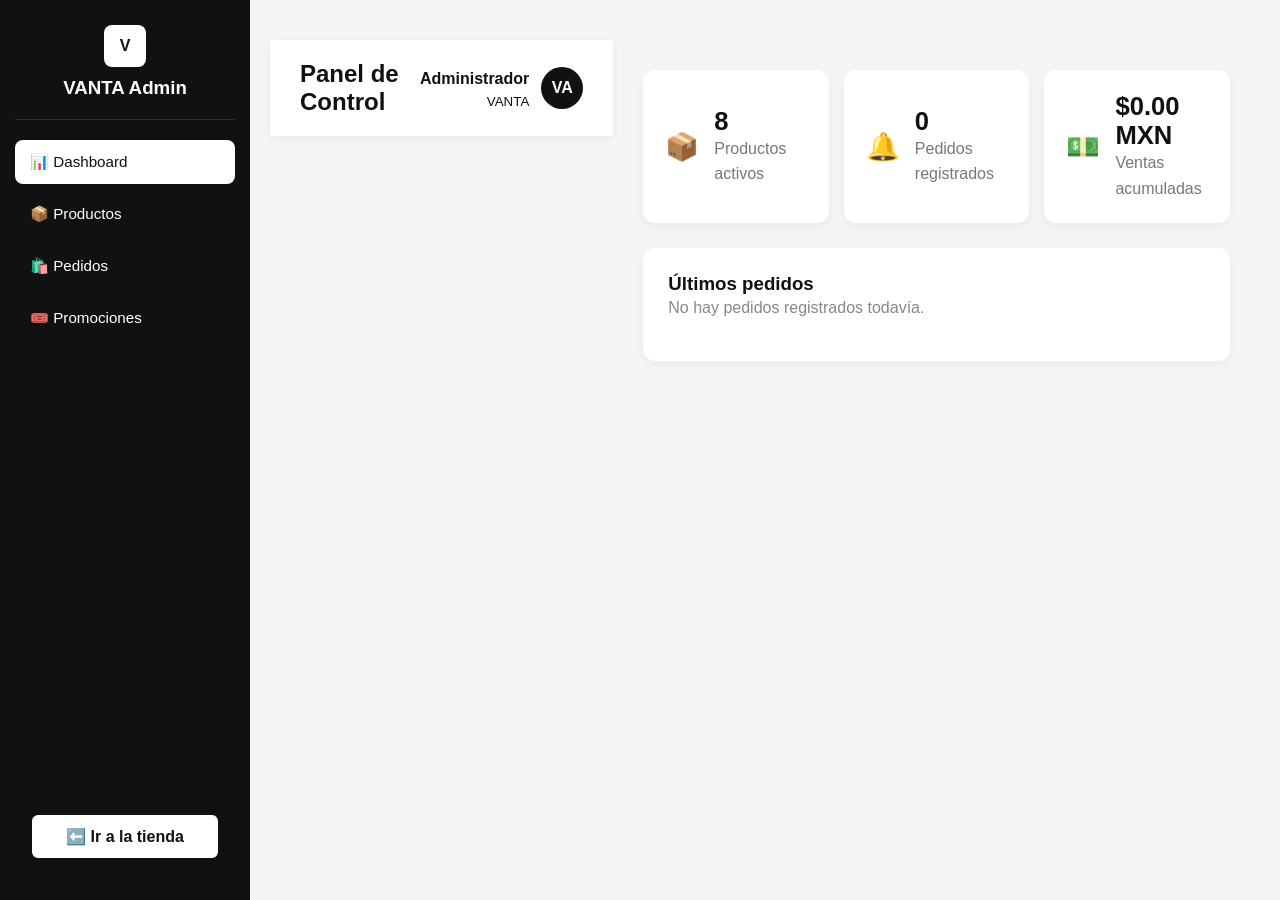
==== admin.html @ 60897acd "Cambios U2" ====
<!DOCTYPE html><html lang="es"><head><meta charset="UTF-8"><meta name="viewport" content="width=device-width, initial-scale=1.0"><title>Panel administrador | VANTA</title><link rel="stylesheet" href="css/style.css"></head><body style="background:#f5f5f5"><div class="admin-layout"><aside class="admin-sidebar"><div class="admin-sidebar-header"><div class="logo-mark" style="margin:auto">V</div><h3 style="margin-top:10px;color:#fff">VANTA Admin</h3></div><div class="admin-menu"><button class="activo" onclick="navegarAdmin('dashboard',this)">📊 Dashboard</button><button onclick="navegarAdmin('productos',this)">📦 Productos</button><button onclick="mostrarAlerta('La sección de pedidos puede conectarse a las órdenes registradas.','🛍️ Pedidos')">🛍️ Pedidos</button><button onclick="mostrarAlerta('La gestión de promociones queda disponible para una siguiente integración.','🎟️ Promociones')">🎟️ Promociones</button></div><div style="margin-top:auto;padding:15px"><a class="btn btn-secundario" style="width:100%;text-align:center" href="inicio.html">⬅️ Ir a la tienda</a></div></aside><main class="admin-content"><header class="admin-topbar"><h2 style="margin:0">Panel de Control</h2><div class="admin-topbar-perfil"><div style="text-align:right"><p style="margin:0;font-weight:bold">Administrador</p><small>VANTA</small></div><div class="perfil-avatar">VA</div></div></header><div class="admin-main-area"><section id="sec-dashboard" class="admin-section"><div class="admin-stats"><div class="stat-card"><div class="stat-icon">📦</div><div class="stat-info"><h3 id="stat-productos">0</h3><p>Productos activos</p></div></div><div class="stat-card"><div class="stat-icon">🔔</div><div class="stat-info"><h3 id="stat-pedidos">0</h3><p>Pedidos registrados</p></div></div><div class="stat-card"><div class="stat-icon">💵</div><div class="stat-info"><h3 id="stat-ventas">$0.00</h3><p>Ventas acumuladas</p></div></div></div><div class="tabla-contenedor"><h3>Últimos pedidos</h3><div id="admin-ultimos-pedidos"><p style="color:#888">No hay pedidos registrados todavía.</p></div></div></section><section id="sec-productos" class="admin-section" style="display:none"><div class="tabla-contenedor" style="overflow:auto"><div style="display:flex;justify-content:space-between;align-items:center;gap:15px;margin-bottom:20px;flex-wrap:wrap"><h2 style="margin:0">Catálogo de productos</h2><button class="btn" onclick="abrirModalProducto('nuevo')">+ Nuevo producto</button></div><table class="admin-tabla" style="min-width:750px"><thead><tr><th>Vista</th><th>Detalles</th><th>Categoría</th><th>Estado</th><th>Precio</th><th>Acciones</th></tr></thead><tbody id="admin-productos"></tbody></table></div></section></div></main></div><div id="modalFormProducto" class="modal-overlay"><div class="modal-box admin-modal-form"><h2 id="modalFormTitulo">Nuevo producto</h2><form id="formProductoAdmin"><label>Nombre del producto</label><input id="admin-prod-nombre" required><label>Precio</label><input id="admin-prod-precio" type="number" min="0" step="0.01" required><label>Categoría</label><select id="admin-prod-categoria"><option value="playeras">Playeras</option><option value="sudaderas">Sudaderas</option><option value="pantalones">Pantalones</option><option value="accesorios">Accesorios</option></select><label>Descripción</label><textarea id="admin-prod-desc" rows="3"></textarea><label>Visual / símbolo</label><input id="admin-prod-visual" placeholder="✦"><label>Estilo visual</label><select id="admin-prod-clase"><option value="">Gris</option><option value="oscuro">Oscuro</option><option value="claro">Claro</option></select><div style="display:flex;gap:10px;justify-content:flex-end;margin-top:20px"><button type="button" class="btn btn-secundario" onclick="cerrarModalProducto()">Cancelar</button><button class="btn">Guardar cambios</button></div></form></div></div><div id="customAlert" class="modal-overlay"><div class="modal-box"><h3 id="alertTitulo">Aviso</h3><p id="alertMensaje">Mensaje</p><div id="alertBotones"><button class="btn" onclick="cerrarAlerta()">Aceptar</button></div></div></div><script src="js/app.js"></script><script>document.addEventListener('DOMContentLoaded',()=>{const os=document.getElementById('admin-ultimos-pedidos'),o=JSON.parse(localStorage.getItem('vantaOrders')||'[]');if(o.length)os.innerHTML=o.slice(0,5).map(x=>`<div class="fila" style="padding:10px 0;border-bottom:1px solid #eee"><strong>${x.id}</strong> · ${x.fecha} · ${money(x.total)}</div>`).join('')});</script></body></html>
---- css/style.css ----
/* Paleta de colores */
:root {
    --color-principal: #111111;
    --color-fondo: #ffffff;
    --blanco-transparente: rgba(255, 255, 255, 0.95);
    --texto-oscuro: #333333;
}

* {
    box-sizing: border-box;
    margin: 0;
    padding: 0;
    font-family: 'Segoe UI', Tahoma, Geneva, Verdana, sans-serif;
}

body {
    background-color: var(--color-fondo);
    color: var(--texto-oscuro);
    min-height: 100vh;
    display: flex;
    flex-direction: column;
}

/* Navegación */
nav {
    background-color: var(--color-principal);
    padding: 15px 30px;
    display: flex;
    justify-content: space-between;
    align-items: center;
    box-shadow: 0 4px 6px rgba(0,0,0,0.1);
}

.logo-container {
    display: flex;
    align-items: center;
    gap: 10px;
    font-weight: bold;
    font-size: 1.5rem;
    color: white;
    text-decoration: none;
}

.logo-container img {
    height: 50px;
    background-color: var(--color-fondo);
    border-radius: 5px;
    padding: 2px;
}

nav ul {
    list-style: none;
    display: flex;
    gap: 20px;
}

nav ul li a {
    color: white;
    text-decoration: none;
    font-weight: bold;
    transition: opacity 0.3s;
}

nav ul li a:hover { opacity: 0.8; }

/* Contenedor Principal */
main {
    flex: 1;
    padding: 40px 20px;
    display: flex;
    justify-content: center;
    align-items: flex-start;
}

.tarjeta-seccion {
    background-color: var(--blanco-transparente);
    padding: 40px;
    border-radius: 15px;
    width: 100%;
    max-width: 800px;
    box-shadow: 0 10px 20px rgba(0,0,0,0.05);
    text-align: center;
    animation: fadeIn 0.4s ease-in-out;
}

@keyframes fadeIn {
    from { opacity: 0; transform: translateY(10px); }
    to { opacity: 1; transform: translateY(0); }
}

h1, h2 { 
    color: var(--color-principal); 
    margin-bottom: 20px; 
}
p { 
    line-height: 1.6; 
    margin-bottom: 15px; 
}

/* Botones y Formularios */
.btn {
    background-color: var(--color-principal);
    color: white;
    border: none;
    padding: 12px 25px;
    font-size: 1rem;
    border-radius: 8px;
    cursor: pointer;
    font-weight: bold;
    text-decoration: none;
    display: inline-block;
    transition: transform 0.2s;
    margin-top: 10px;
}
.btn:hover { transform: scale(1.05); }
.btn-secundario {
    background-color: transparent;
    color: var(--color-principal);
    border: 2px solid var(--color-principal);
}

form { 
    display: flex; 
    flex-direction: column; 
    gap: 15px; 
    max-width: 400px; 
    margin: 0 auto; 
}
input, textarea { 
    padding: 12px; 
    border: 1px solid #ccc; 
    border-radius: 8px; 
    font-size: 1rem; 
}

/* Catálogo Grid */
.grid-catalogo {
    display: grid;
    grid-template-columns: repeat(auto-fill, minmax(220px, 1fr));
    gap: 20px;
    margin-top: 20px;
    text-align: left;
}
.producto-card { 
    background: white; 
    padding: 15px;
    border-radius: 10px; 
    box-shadow: 0 2px 5px rgba(0,0,0,0.1); 
    text-align: center; 
}
.producto-card .producto-visual { position: relative; overflow: hidden; }
.producto-oferta {
    position: absolute;
    top: 10px;
    right: 10px;
    background: #ff9800;
    color: #fff;
    padding: 8px 13px;
    border-radius: 8px;
    font-size: .9rem;
    font-weight: 800;
    line-height: 1;
    z-index: 2;
    box-shadow: 0 2px 6px rgba(0,0,0,.15);
}
.producto-card img { 
    width: 100%;
    height: 180px; 
    object-fit: cover; 
    border-radius: 8px; 
    margin-bottom: 10px; 
}

/* Alertas Modal */
.modal-overlay { 
    display: none; 
    position: fixed; 
    top: 0; 
    left: 0; 
    width: 100%; 
    height: 100%; 
    background: rgba(0,0,0,0.6); 
    justify-content: center; 
    align-items: center; 
    z-index: 1000; 
}
.modal-box { 
    background: white; 
    padding: 30px; 
    border-radius: 12px; 
    text-align: center; 
    min-width: 300px; 
    box-shadow: 0 15px 30px rgba(0,0,0,0.2); 
}

/* --- Estilos para el pie de [agina --- */
footer {
    background-color: var(--color-principal);
    color: white;
    padding: 30px 20px 10px; /* Arriba, lados, abajo */
    margin-top: auto; /* Esto empuja el footer siempre al fondo de la pantalla */
    box-shadow: 0 -4px 6px rgba(0,0,0,0.1);
}

.footer-contenido {
    display: flex;
    justify-content: space-around;
    flex-wrap: wrap; 
    gap: 20px;
    max-width: 1000px;
    margin: 0 auto;
    text-align: left;
}

.footer-seccion h3 {
    color: var(--color-fondo); 
    margin-bottom: 15px;
    font-size: 1.2rem;
}

.footer-seccion p, 
.footer-seccion a {
    color: white;
    text-decoration: none;
    font-size: 0.95rem;
    margin-bottom: 8px;
    display: block;
    transition: opacity 0.3s;
}

.footer-seccion a:hover {
    opacity: 0.7;
    text-decoration: underline;
}

.footer-bottom {
    margin-top: 30px;
    padding-top: 15px;
    border-top: 1px solid rgba(255, 255, 255, 0.3);
    text-align: center;
    font-size: 0.85rem;
}

/* --- Layout Catálogo con Sidebar --- */
.contenedor-catalogo {
    display: flex;
    gap: 30px;
    max-width: 1100px;
    width: 100%;
    margin: 40px auto;
    padding: 0 20px;
    align-items: flex-start;
}

/* Sidebar (Izquierda) */
.sidebar-categorias {
    background-color: var(--blanco-transparente);
    padding: 20px;
    border-radius: 15px;
    min-width: 260px;
    box-shadow: 0 10px 20px rgba(0,0,0,0.05);
}

.sidebar-categorias h3 {
    color: var(--color-principal);
    margin-bottom: 15px;
    border-bottom: 2px solid var(--color-fondo);
    padding-bottom: 10px;
}

.lista-categorias {
    list-style: none;
    display: flex;
    flex-direction: column;
    gap: 10px;
}

.categoria-btn {
    background: transparent;
    border: none;
    text-align: left;
    padding: 12px;
    border-radius: 8px;
    cursor: pointer;
    transition: background 0.3s, transform 0.2s;
    display: flex;
    flex-direction: column;
    width: 100%;
}

.categoria-btn:hover, 
.categoria-btn.activa {
    background-color: var(--color-fondo);
    transform: translateX(5px);
}

.cat-titulo {
    font-weight: bold;
    font-size: 1.05rem;
    color: var(--texto-oscuro);
}

.cat-desc {
    font-size: 0.8rem;
    color: #444;
    margin-top: 4px;
}

/* Área de Productos (Derecha) */
.productos-area {
    flex: 1;
    background-color: var(--blanco-transparente);
    padding: 30px;
    border-radius: 15px;
    box-shadow: 0 10px 20px rgba(0,0,0,0.05);
}

/* Ajuste Responsivo (Celulares) */
@media (max-width: 768px) {
    .contenedor-catalogo {
        flex-direction: column;
    }
    .sidebar-categorias {
        width: 100%;
    }
}
/* ===== ADAPTACIÓN VANTA: conserva el estilo visual del proyecto de referencia ===== */
:root{--color-principal:#111111;--color-fondo:#ffffff;--blanco-transparente:rgba(255,255,255,.96);--texto-oscuro:#111111}
body{background:var(--color-fondo)}
.logo-container{letter-spacing:.5px}.logo-mark,.vanta-logo-big span,.avatar-vanta{display:grid;place-items:center;background:var(--color-principal);color:#fff;width:42px;height:42px;border-radius:8px;font-weight:900}.logo-container{gap:10px}.landing-main{min-height:100vh;display:flex;align-items:center;justify-content:center;padding:20px;background:linear-gradient(rgba(21,21,21,.82),rgba(21,21,21,.92))}.landing-card{max-width:520px;padding:50px 35px}.vanta-logo-big{display:flex;align-items:center;justify-content:center;gap:12px;font-size:2rem;font-weight:900;margin-bottom:25px;letter-spacing:1px}.vanta-logo-big.small{font-size:1.6rem}.vanta-logo-big span{width:52px;height:52px}.landing-card h1{font-size:2.4rem}.landing-note{font-size:.8rem;color:#555;margin-top:20px}.home-card{max-width:760px;padding:60px 35px}.home-card h1{font-size:3rem}.home-card .btn{margin-left:6px;margin-right:6px}.auth-regalos{max-width:450px}.auth-regalos a{color:var(--color-principal);font-weight:bold;text-decoration:none}.producto-visual{height:180px;border-radius:8px;margin-bottom:10px;display:flex;align-items:center;justify-content:center;font-size:4rem;font-weight:900;background:#d9d9d9;color:#151515}.producto-visual.oscuro{background:#222;color:white}.producto-visual.claro{background:#d8d3ca}.modal-price{color:var(--color-principal);font-size:1.5rem;margin-bottom:10px}.profile-vanta{max-width:700px}.profile-box{background:var(--color-fondo);padding:25px;border-radius:12px;margin-bottom:25px;display:flex;align-items:center;gap:20px;text-align:left}.avatar-vanta{width:82px;height:82px;border-radius:50%;font-size:2rem}.profile-box h3{font-size:1.5rem;margin-bottom:5px}.profile-box p{margin:0;color:#555}.profile-actions{display:grid;grid-template-columns:repeat(3,1fr);gap:12px;margin-bottom:25px}.profile-actions .btn{margin-top:0}.cart-icon{position:relative;cursor:pointer;font-size:1.2rem}.cart-badge{background:white;color:var(--color-principal);border-radius:50%;padding:2px 6px;font-size:.7rem;position:absolute;top:-10px;right:-15px;font-weight:bold}
@media(max-width:768px){.profile-actions{grid-template-columns:1fr}.home-card h1{font-size:2.2rem}.logo-container{font-size:1.25rem}nav{padding:15px 18px}nav ul{gap:10px;flex-wrap:wrap;justify-content:flex-end}.contenedor-catalogo{padding:0 10px}}

/* Tema VANTA blanco y negro */
body{background:#fff!important;color:#111!important}
nav{background:#111!important;color:#fff!important}
nav a{color:#fff!important}
.logo-mark{background:#fff!important;color:#111!important}
.btn{background:#111!important;color:#fff!important;border-color:#111!important}
.btn-secundario{background:#fff!important;color:#111!important;border-color:#111!important}
a{color:#111}
.auth-regalos a{color:#111!important}
footer{background:#111!important;color:#fff!important}
footer a{color:#fff!important}
.producto-visual.oscuro{background:#111!important;color:#fff!important}
.producto-visual.claro{background:#eee!important;color:#111!important}
.cart-badge{background:#fff!important;color:#111!important}
.avatar-vanta{background:#111!important;color:#fff!important}
.modal-price{color:#111!important}
input:focus,textarea:focus,select:focus{border-color:#111!important;outline-color:#111!important}


/* ===== FUNCIONES INTEGRADAS DE REGALOS STAR 2 ===== */
.catalogo-toolbar{display:flex;gap:10px;align-items:center;margin-bottom:18px;flex-wrap:wrap}
.catalogo-toolbar input{flex:1;min-width:220px;margin:0}
.cart-item{display:flex;justify-content:space-between;align-items:center;gap:15px;padding:12px 0;border-bottom:1px solid #ddd}
.cart-item-info{flex:1}.cart-item-acciones{display:flex;align-items:center;gap:8px}
.selector-cantidad{display:flex;align-items:center;gap:10px;margin:15px 0}
.selector-cantidad button{width:34px;height:34px;border:1px solid #111;background:#fff;color:#111;border-radius:6px;cursor:pointer;font-weight:bold}
.btn-eliminar{border:0;background:#111;color:#fff;border-radius:7px;padding:8px 12px;cursor:pointer}
.terminos-check{display:flex;gap:8px;align-items:center;justify-content:flex-end;font-size:.9rem;margin:15px 0}
.terminos-check input{width:auto;margin:0}
.admin-layout{min-height:100vh;display:flex;background:#f5f5f5}
.admin-sidebar{width:250px;background:#111;color:#fff;padding:25px 15px;display:flex;flex-direction:column}
.admin-sidebar-header{text-align:center;padding-bottom:20px;border-bottom:1px solid #333}
.admin-sidebar-header .logo-mark{margin:auto}
.admin-menu{display:flex;flex-direction:column;gap:8px;margin-top:20px}
.admin-menu button{background:transparent;border:0;color:#fff;text-align:left;padding:13px 15px;border-radius:8px;cursor:pointer;font-size:.95rem}
.admin-menu button:hover,.admin-menu button.activo{background:#fff;color:#111}
.admin-content{flex:1;min-width:0}
.admin-topbar{background:#fff;padding:20px 30px;display:flex;justify-content:space-between;align-items:center;box-shadow:0 2px 8px rgba(0,0,0,.06)}
.admin-topbar-perfil{display:flex;align-items:center;gap:12px}
.perfil-avatar{width:42px;height:42px;border-radius:50%;background:#111;color:#fff;display:grid;place-items:center;font-weight:bold}
.admin-main-area{padding:30px}
.admin-stats{display:grid;grid-template-columns:repeat(3,1fr);gap:15px;margin-bottom:25px}
.stat-card{background:#fff;border-radius:12px;padding:22px;display:flex;align-items:center;gap:15px;box-shadow:0 4px 12px rgba(0,0,0,.05)}
.stat-icon{font-size:1.7rem}.stat-info h3{font-size:1.6rem;margin:0}.stat-info p{margin:0;color:#777}
.tabla-contenedor{background:#fff;border-radius:12px;padding:25px;box-shadow:0 4px 12px rgba(0,0,0,.05)}
.admin-tabla{width:100%;border-collapse:collapse}.admin-tabla th,.admin-tabla td{padding:12px;border-bottom:1px solid #eee;text-align:left}.admin-tabla th{font-size:.85rem;text-transform:uppercase;color:#666}.admin-tabla td small{color:#888}
.admin-producto-acciones{display:flex;gap:5px}
.admin-modal-form{text-align:left;max-width:500px!important;width:calc(100% - 30px)}
.admin-modal-form label{font-weight:bold;font-size:.9rem;display:block;margin:10px 0 5px}
.admin-modal-form input,.admin-modal-form select{width:100%;margin:0}
.profile-actions{grid-template-columns:repeat(2,1fr)}
.lista-simple{text-align:left;max-height:260px;overflow:auto}.lista-simple .fila{padding:12px 0;border-bottom:1px solid #ddd}
@media(max-width:800px){.admin-layout{flex-direction:column}.admin-sidebar{width:100%}.admin-menu{flex-direction:row;overflow:auto}.admin-menu button{white-space:nowrap}.admin-stats{grid-template-columns:1fr}.admin-main-area{padding:15px}.admin-topbar{padding:15px}.admin-tabla{min-width:700px}}
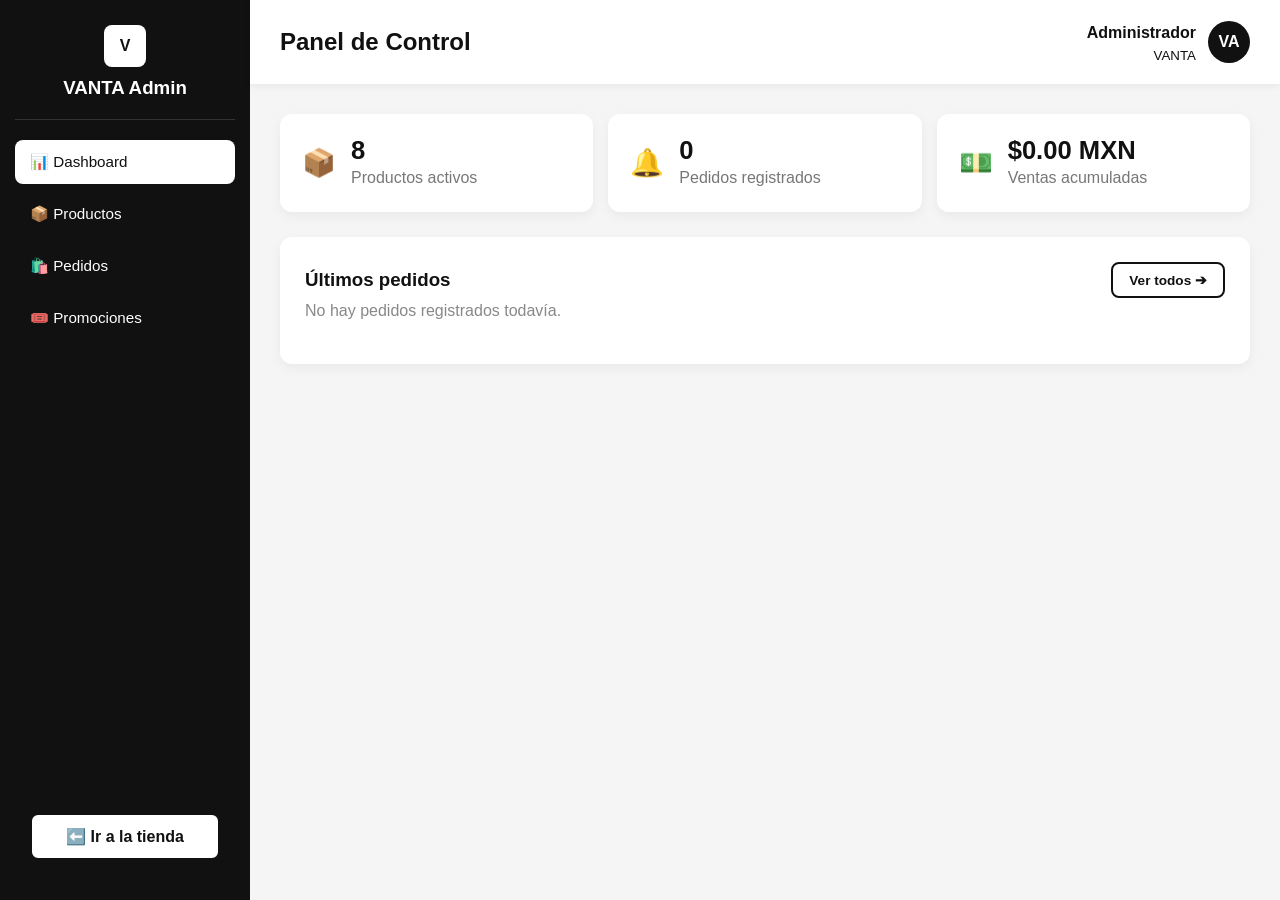
==== commit 30be8fc1: "Bloque4_Checkout" ====
--- a/admin.html
+++ b/admin.html
@@ -1 +1 @@
-<!DOCTYPE html><html lang="es"><head><meta charset="UTF-8"><meta name="viewport" content="width=device-width, initial-scale=1.0"><title>Panel administrador | VANTA</title><link rel="stylesheet" href="css/style.css"></head><body style="background:#f5f5f5"><div class="admin-layout"><aside class="admin-sidebar"><div class="admin-sidebar-header"><div class="logo-mark" style="margin:auto">V</div><h3 style="margin-top:10px;color:#fff">VANTA Admin</h3></div><div class="admin-menu"><button class="activo" onclick="navegarAdmin('dashboard',this)">📊 Dashboard</button><button onclick="navegarAdmin('productos',this)">📦 Productos</button><button onclick="mostrarAlerta('La sección de pedidos puede conectarse a las órdenes registradas.','🛍️ Pedidos')">🛍️ Pedidos</button><button onclick="mostrarAlerta('La gestión de promociones queda disponible para una siguiente integración.','🎟️ Promociones')">🎟️ Promociones</button></div><div style="margin-top:auto;padding:15px"><a class="btn btn-secundario" style="width:100%;text-align:center" href="inicio.html">⬅️ Ir a la tienda</a></div></aside><main class="admin-content"><header class="admin-topbar"><h2 style="margin:0">Panel de Control</h2><div class="admin-topbar-perfil"><div style="text-align:right"><p style="margin:0;font-weight:bold">Administrador</p><small>VANTA</small></div><div class="perfil-avatar">VA</div></div></header><div class="admin-main-area"><section id="sec-dashboard" class="admin-section"><div class="admin-stats"><div class="stat-card"><div class="stat-icon">📦</div><div class="stat-info"><h3 id="stat-productos">0</h3><p>Productos activos</p></div></div><div class="stat-card"><div class="stat-icon">🔔</div><div class="stat-info"><h3 id="stat-pedidos">0</h3><p>Pedidos registrados</p></div></div><div class="stat-card"><div class="stat-icon">💵</div><div class="stat-info"><h3 id="stat-ventas">$0.00</h3><p>Ventas acumuladas</p></div></div></div><div class="tabla-contenedor"><h3>Últimos pedidos</h3><div id="admin-ultimos-pedidos"><p style="color:#888">No hay pedidos registrados todavía.</p></div></div></section><section id="sec-productos" class="admin-section" style="display:none"><div class="tabla-contenedor" style="overflow:auto"><div style="display:flex;justify-content:space-between;align-items:center;gap:15px;margin-bottom:20px;flex-wrap:wrap"><h2 style="margin:0">Catálogo de productos</h2><button class="btn" onclick="abrirModalProducto('nuevo')">+ Nuevo producto</button></div><table class="admin-tabla" style="min-width:750px"><thead><tr><th>Vista</th><th>Detalles</th><th>Categoría</th><th>Estado</th><th>Precio</th><th>Acciones</th></tr></thead><tbody id="admin-productos"></tbody></table></div></section></div></main></div><div id="modalFormProducto" class="modal-overlay"><div class="modal-box admin-modal-form"><h2 id="modalFormTitulo">Nuevo producto</h2><form id="formProductoAdmin"><label>Nombre del producto</label><input id="admin-prod-nombre" required><label>Precio</label><input id="admin-prod-precio" type="number" min="0" step="0.01" required><label>Categoría</label><select id="admin-prod-categoria"><option value="playeras">Playeras</option><option value="sudaderas">Sudaderas</option><option value="pantalones">Pantalones</option><option value="accesorios">Accesorios</option></select><label>Descripción</label><textarea id="admin-prod-desc" rows="3"></textarea><label>Visual / símbolo</label><input id="admin-prod-visual" placeholder="✦"><label>Estilo visual</label><select id="admin-prod-clase"><option value="">Gris</option><option value="oscuro">Oscuro</option><option value="claro">Claro</option></select><div style="display:flex;gap:10px;justify-content:flex-end;margin-top:20px"><button type="button" class="btn btn-secundario" onclick="cerrarModalProducto()">Cancelar</button><button class="btn">Guardar cambios</button></div></form></div></div><div id="customAlert" class="modal-overlay"><div class="modal-box"><h3 id="alertTitulo">Aviso</h3><p id="alertMensaje">Mensaje</p><div id="alertBotones"><button class="btn" onclick="cerrarAlerta()">Aceptar</button></div></div></div><script src="js/app.js"></script><script>document.addEventListener('DOMContentLoaded',()=>{const os=document.getElementById('admin-ultimos-pedidos'),o=JSON.parse(localStorage.getItem('vantaOrders')||'[]');if(o.length)os.innerHTML=o.slice(0,5).map(x=>`<div class="fila" style="padding:10px 0;border-bottom:1px solid #eee"><strong>${x.id}</strong> · ${x.fecha} · ${money(x.total)}</div>`).join('')});</script></body></html>+<!DOCTYPE html><html lang="es"><head><meta charset="UTF-8"><meta name="viewport" content="width=device-width, initial-scale=1.0"><title>Panel administrador | VANTA</title><link rel="stylesheet" href="css/style.css"></head><body style="background:#f5f5f5"><div class="admin-layout"><aside class="admin-sidebar"><div class="admin-sidebar-header"><div class="logo-mark" style="margin:auto">V</div><h3 style="margin-top:10px;color:#fff">VANTA Admin</h3></div><div class="admin-menu"><button class="activo" onclick="navegarAdmin('dashboard',this)">📊 Dashboard</button><button onclick="navegarAdmin('productos',this)">📦 Productos</button><button onclick="navegarAdmin('pedidos',this)">🛍️ Pedidos</button><button onclick="navegarAdmin('promociones',this)">🎟️ Promociones</button></div><div style="margin-top:auto;padding:15px"><a class="btn btn-secundario" style="width:100%;text-align:center" href="inicio.html">⬅️ Ir a la tienda</a></div></aside><main class="admin-content"><header class="admin-topbar"><h2 style="margin:0">Panel de Control</h2><div class="admin-topbar-perfil"><div style="text-align:right"><p style="margin:0;font-weight:bold">Administrador</p><small>VANTA</small></div><div class="perfil-avatar">VA</div></div></header><div class="admin-main-area"><section id="sec-dashboard" class="admin-section"><div class="admin-stats"><div class="stat-card"><div class="stat-icon">📦</div><div class="stat-info"><h3 id="stat-productos">0</h3><p>Productos activos</p></div></div><div class="stat-card"><div class="stat-icon">🔔</div><div class="stat-info"><h3 id="stat-pedidos">0</h3><p>Pedidos registrados</p></div></div><div class="stat-card"><div class="stat-icon">💵</div><div class="stat-info"><h3 id="stat-ventas">$0.00</h3><p>Ventas acumuladas</p></div></div></div><div class="tabla-contenedor"><div style="display:flex;justify-content:space-between;align-items:center;gap:10px;flex-wrap:wrap"><h3>Últimos pedidos</h3><button class="btn btn-secundario" style="margin:0;padding:8px 16px;font-size:.85rem" onclick="navegarAdmin('pedidos',document.querySelectorAll('.admin-menu button')[2])">Ver todos ➔</button></div><div id="admin-ultimos-pedidos"><p style="color:#888">No hay pedidos registrados todavía.</p></div></div></section><section id="sec-productos" class="admin-section" style="display:none"><div class="tabla-contenedor" style="overflow:auto"><div style="display:flex;justify-content:space-between;align-items:center;gap:15px;margin-bottom:20px;flex-wrap:wrap"><h2 style="margin:0">Catálogo de productos</h2><button class="btn" onclick="abrirModalProducto('nuevo')">+ Nuevo producto</button></div><table class="admin-tabla" style="min-width:750px"><thead><tr><th>Vista</th><th>Detalles</th><th>Categoría</th><th>Estado</th><th>Precio</th><th>Acciones</th></tr></thead><tbody id="admin-productos"></tbody></table></div></section><section id="sec-pedidos" class="admin-section" style="display:none"><div class="tabla-contenedor" style="overflow:auto"><div style="display:flex;justify-content:space-between;align-items:center;gap:15px;margin-bottom:20px;flex-wrap:wrap"><div><h2 style="margin:0">Gestión de pedidos</h2><small style="color:#777">Pedidos generados desde el checkout. Valida pagos en efectivo y actualiza el estado de envío.</small></div><input id="buscar-pedido" placeholder="🔍 Buscar por folio, cliente o correo" style="max-width:280px;margin:0" oninput="renderAdminOrders()"></div><table class="admin-tabla" style="min-width:900px"><thead><tr><th>Folio / Fecha</th><th>Cliente</th><th>Productos</th><th>Método</th><th>Total</th><th>Estado</th><th>Acciones</th></tr></thead><tbody id="admin-pedidos"></tbody></table></div></section><section id="sec-promociones" class="admin-section" style="display:none"><div class="tabla-contenedor" style="overflow:auto"><div style="display:flex;justify-content:space-between;align-items:center;gap:15px;margin-bottom:20px;flex-wrap:wrap"><div><h2 style="margin:0">Promociones y cupones</h2><small style="color:#777">Los cupones activos se pueden usar en el carrito y en la página de Estrategias.</small></div><button class="btn" onclick="abrirModalCupon('nuevo')">+ Nuevo cupón</button></div><table class="admin-tabla" style="min-width:650px"><thead><tr><th>Código</th><th>Descuento</th><th>Compra mínima</th><th>Estado</th><th>Acciones</th></tr></thead><tbody id="admin-cupones"></tbody></table></div></section></div></main></div><div id="modalFormProducto" class="modal-overlay"><div class="modal-box admin-modal-form"><h2 id="modalFormTitulo">Nuevo producto</h2><form id="formProductoAdmin" novalidate><label>Nombre del producto</label><input id="admin-prod-nombre"><label>Precio</label><input id="admin-prod-precio" type="number" step="0.01" placeholder="199"><label>Categoría</label><select id="admin-prod-categoria"><option value="playeras">Playeras</option><option value="sudaderas">Sudaderas</option><option value="pantalones">Pantalones</option><option value="accesorios">Accesorios</option></select><label>Descripción</label><textarea id="admin-prod-desc" rows="3"></textarea><label>Visual / símbolo</label><input id="admin-prod-visual" placeholder="✦"><label>Estilo visual</label><select id="admin-prod-clase"><option value="">Gris</option><option value="oscuro">Oscuro</option><option value="claro">Claro</option></select><div style="display:flex;gap:10px;justify-content:flex-end;margin-top:20px"><button type="button" class="btn btn-secundario" onclick="cerrarModalProducto()">Cancelar</button><button class="btn">Guardar cambios</button></div></form></div></div><div id="modalCupon" class="modal-overlay"><div class="modal-box admin-modal-form"><h2 id="modalCuponTitulo">Nuevo cupón</h2><form id="formCuponAdmin" novalidate><label>Código</label><input id="cup-codigo" placeholder="EJ. DROP20 (opcional)" maxlength="16"><label>Descuento (%)</label><input id="cup-pct" type="number" placeholder="10"><label>Compra mínima (MXN)</label><input id="cup-min" type="number" step="1" value="0"><label>Descripción</label><input id="cup-desc" placeholder="Texto que verá el cliente"><div style="display:flex;gap:10px;justify-content:flex-end;margin-top:20px"><button type="button" class="btn btn-secundario" onclick="cerrarModalCupon()">Cancelar</button><button class="btn">Guardar</button></div></form></div></div><div id="modalTicket" class="modal-overlay"><div class="modal-box modal-ticket"><div id="ticket-contenido"></div><div class="checkout-botones centrado"><button class="btn" onclick="cerrarTicket()">Cerrar</button></div></div></div><div id="customAlert" class="modal-overlay"><div class="modal-box"><h3 id="alertTitulo">Aviso</h3><p id="alertMensaje">Mensaje</p><div id="alertBotones"><button class="btn" onclick="cerrarAlerta()">Aceptar</button></div></div></div><script src="js/app.js"></script></body></html>
--- a/css/style.css
+++ b/css/style.css
@@ -383,3 +383,176 @@
 .profile-actions{grid-template-columns:repeat(2,1fr)}
 .lista-simple{text-align:left;max-height:260px;overflow:auto}.lista-simple .fila{padding:12px 0;border-bottom:1px solid #ddd}
 @media(max-width:800px){.admin-layout{flex-direction:column}.admin-sidebar{width:100%}.admin-menu{flex-direction:row;overflow:auto}.admin-menu button{white-space:nowrap}.admin-stats{grid-template-columns:1fr}.admin-main-area{padding:15px}.admin-topbar{padding:15px}.admin-tabla{min-width:700px}}
+
+/* ===== BLOQUE 3: ESTRATEGIAS (promociones, escaparate, comunidad, C2C, subasta) ===== */
+.badge-activo,.badge-inactivo{display:inline-block;padding:5px 12px;border-radius:20px;font-size:.8rem;font-weight:bold}
+.badge-activo{background:#111;color:#fff}.badge-inactivo{background:#eee;color:#555;border:1px solid #ccc}
+.admin-producto-acciones button{padding:7px 11px;border-radius:7px;cursor:pointer}
+.admin-producto-acciones .btn-secundario{border:2px solid #111;background:#fff;color:#111}
+.producto-comunidad{position:absolute;top:10px;left:10px;background:#111;color:#fff;padding:7px 11px;border-radius:8px;font-size:.78rem;font-weight:800;line-height:1;z-index:2}
+.det-vendedor{font-size:.85rem;color:#555;font-style:italic}
+.eyebrow{font-size:.75rem;font-weight:800;letter-spacing:2px;color:#555;text-transform:uppercase;margin-bottom:8px}
+.code-badge{display:inline-block;background:#fff;color:#111;border:2px dashed #111;padding:4px 12px;border-radius:6px;font-weight:900;letter-spacing:2px}
+
+/* Carrito con cupón */
+.cupon-row{display:flex;gap:8px;margin-top:6px}.cupon-row input{flex:1;margin:0;text-transform:uppercase}.cupon-row .btn{margin-top:0;padding:10px 18px}
+.cupon-msg{min-height:1.2em;font-size:.85rem;margin:8px 0 0;color:#555}.cupon-msg.ok{color:#111;font-weight:bold}.cupon-msg.error{color:#c0392b}
+.resumen-carrito{border-top:2px solid #111;margin-top:12px;padding-top:10px}
+.resumen-carrito>div{display:flex;justify-content:space-between;padding:4px 0}
+.resumen-carrito a{font-size:.8rem;margin-left:6px;color:#111}
+.resumen-total{font-size:1.25rem;font-weight:900;border-top:1px solid #ddd;margin-top:6px;padding-top:10px!important}
+
+/* Inicio: banner de promo */
+.home-main{flex-direction:column;align-items:center;gap:25px}
+.home-promo{width:100%;max-width:760px;background:#111;color:#fff;border-radius:15px;padding:30px 35px;display:flex;justify-content:space-between;align-items:center;gap:20px;flex-wrap:wrap;text-align:left}
+.home-promo h2{color:#fff;margin:0 0 8px}.home-promo p{margin:0}.home-promo .eyebrow{color:#bbb}
+.home-promo .btn{background:#fff!important;color:#111!important;border-color:#fff!important;display:block;text-align:center}
+.home-promo .btn-secundario{background:transparent!important;color:#fff!important}
+.home-promo-links{display:flex;flex-direction:column;gap:8px}
+
+/* Página Estrategias */
+.estrategias-main{display:block;padding:30px 20px 50px}
+.estrategias-wrap{max-width:1050px;margin:0 auto}
+.estrategias-head{text-align:center;margin-bottom:22px}.estrategias-head h1{margin-bottom:8px}.estrategias-head p{color:#555;margin:0}
+.tabs-estrategias{display:flex;gap:10px;flex-wrap:wrap;justify-content:center;margin-bottom:28px;position:sticky;top:0;background:#fff;padding:12px 0;z-index:50;border-bottom:1px solid #eee}
+.tab-btn{background:#fff;color:#111;border:2px solid #111;border-radius:999px;padding:9px 18px;font-weight:bold;cursor:pointer;font-size:.92rem;transition:background .2s,color .2s}
+.tab-btn:hover{background:#eee}.tab-btn.activo{background:#111;color:#fff}
+.modulo{display:none;animation:fadeIn .4s ease-in-out}.modulo.activo{display:block}
+.card-v{background:#fff;border:1px solid #e6e6e6;border-radius:15px;padding:28px;box-shadow:0 10px 20px rgba(0,0,0,.04);margin-bottom:25px}
+.card-v h2,.card-v h3{margin-bottom:12px}.card-v>p{color:#555}
+.form-group{margin-bottom:15px;text-align:left}.form-group label{display:block;margin-bottom:6px;font-weight:bold;font-size:.9rem}
+.form-group input,.form-group select,.form-group textarea{width:100%}
+select{padding:12px;border:1px solid #ccc;border-radius:8px;font-size:1rem;background:#fff}
+.form-ancho{max-width:none;margin:0}
+.toast-v{display:none;margin-top:12px;padding:11px 15px;border-radius:8px;font-size:.92rem;background:#111;color:#fff;text-align:left}
+.toast-v.error{background:#fff;color:#c0392b;border:1px solid #c0392b}
+
+/* Promociones */
+.promo-hero{background:#111;color:#fff;border-radius:15px;padding:28px 32px;display:flex;justify-content:space-between;align-items:center;gap:20px;flex-wrap:wrap;margin-bottom:25px}
+.promo-hero h2{color:#fff;margin:0 0 6px}.promo-hero p{margin:0;color:#ddd}.promo-hero .code-badge{font-size:1.2rem}
+.copiar-btn{background:transparent;border:1px solid #fff;color:#fff;border-radius:6px;padding:6px 12px;cursor:pointer;margin-left:8px;font-weight:bold}
+.promos-grid{display:grid;grid-template-columns:repeat(auto-fit,minmax(230px,1fr));gap:16px;margin-bottom:25px}
+.promo-card{border:2px solid #111;border-radius:12px;padding:20px;text-align:left;background:#fff}
+.promo-card .pct{font-size:2.2rem;font-weight:900;line-height:1}.promo-card p{margin:8px 0;font-size:.9rem;color:#555}
+.promo-card.demo{border-style:dashed;background:#fafafa}.promo-card small{color:#777}
+.sim-total{margin-top:18px;font-size:1.2rem}.sim-total s{color:#888;margin-right:6px}
+.sim-acciones{display:flex;gap:10px;flex-wrap:wrap;margin-top:15px}
+.sim-fila{display:flex;gap:10px;max-width:420px;margin-top:6px}.sim-fila input{margin:0;text-transform:uppercase}.sim-fila .btn{margin-top:0}
+
+/* Escaparate */
+.hero-campana{display:grid;grid-template-columns:1.1fr 1fr;gap:30px;align-items:center;background:#111;color:#fff;border-radius:15px;padding:36px;margin-bottom:25px}
+.hero-campana h1{color:#fff;font-size:2.4rem;margin:12px 0}.hero-campana p{color:#ddd}
+.hero-campana .tag{display:inline-block;background:#fff;color:#111;padding:5px 11px;border-radius:5px;font-weight:900;font-size:.75rem;letter-spacing:1.5px}
+.hero-campana .precio{font-size:1.8rem;font-weight:900;margin:14px 0}.hero-campana .precio s{font-size:1.1rem;color:#999;margin-right:8px;font-weight:normal}
+.hero-campana .btn{background:#fff!important;color:#111!important;border-color:#fff!important;padding:14px 32px;font-size:1.1rem}
+.hero-campana .producto-visual{height:280px;font-size:7rem;margin:0}
+.beneficios{display:grid;grid-template-columns:repeat(auto-fit,minmax(200px,1fr));gap:14px;margin-bottom:25px}
+.beneficio{border:1px solid #e6e6e6;border-radius:12px;padding:18px;text-align:center;font-weight:bold}.beneficio span{display:block;font-size:1.6rem;margin-bottom:6px}
+.testimonios{display:grid;grid-template-columns:repeat(auto-fit,minmax(250px,1fr));gap:15px}
+.comentario{background:#f5f5f5;border-left:4px solid #111;border-radius:8px;padding:15px;text-align:left}
+.comentario p{margin:6px 0 0;font-size:.95rem}.comentario .meta{display:flex;justify-content:space-between;gap:10px;font-size:.85rem;color:#666}
+.stars{letter-spacing:2px;color:#111}
+
+/* Comunidad */
+.com-layout{display:grid;grid-template-columns:1fr 1.2fr;gap:25px;align-items:start}
+.resumen-rating{display:flex;align-items:center;gap:12px;margin-bottom:15px}.resumen-rating strong{font-size:2rem}
+.lista-comentarios{display:flex;flex-direction:column;gap:12px;max-height:520px;overflow:auto}
+.contador{font-size:.8rem;color:#777;text-align:right;margin-top:4px}
+
+/* C2C */
+.form-c2c{max-width:620px;margin:0 auto}
+.preview-foto{width:100%;max-height:200px;object-fit:cover;border-radius:10px;margin-top:10px;display:none}
+.grid-c2c{display:grid;grid-template-columns:repeat(auto-fill,minmax(230px,1fr));gap:18px;margin-top:20px}
+.item-c2c{border:1px solid #e6e6e6;border-radius:12px;padding:15px;background:#fff;text-align:left}
+.item-c2c .producto-visual{height:130px;font-size:2.5rem;margin-bottom:12px;overflow:hidden}
+.item-c2c strong{display:block;margin-bottom:4px}.item-c2c .precio{font-weight:900;margin:4px 0}.item-c2c small{display:block;color:#666;margin-bottom:10px}
+.item-c2c .acciones{display:flex;gap:6px;flex-wrap:wrap}.item-c2c .acciones .btn{margin-top:0;padding:7px 12px;font-size:.85rem}
+.vacio{text-align:center;color:#777;padding:30px 10px}
+
+/* Subasta */
+.subasta-box{max-width:600px;margin:0 auto;text-align:center;border:2px solid #111}
+.subasta-box .estado{display:inline-block;background:#111;color:#fff;padding:5px 14px;border-radius:20px;font-weight:bold;font-size:.8rem;letter-spacing:1px}
+.subasta-box .estado.fin{background:#777}
+.subasta-box .producto-visual{width:170px;height:170px;margin:15px auto;font-size:4rem}
+.timer{font-size:2.6rem;font-weight:900;margin:10px 0;font-variant-numeric:tabular-nums}.timer.urgente{color:#c0392b}
+.monto-actual{font-size:1.6rem;font-weight:900}
+.oferta-form{display:flex;gap:10px;justify-content:center;margin-top:15px;flex-wrap:wrap}.oferta-form input{width:160px;margin:0}.oferta-form .btn{margin-top:0}
+.chips{display:flex;gap:8px;justify-content:center;margin-top:10px}.chip{border:1px solid #111;background:#fff;border-radius:999px;padding:5px 14px;cursor:pointer;font-weight:bold;font-size:.85rem}.chip:hover{background:#111;color:#fff}
+.historial{max-height:190px;overflow:auto;text-align:left;margin-top:18px;background:#f5f5f5;padding:12px 15px;border-radius:8px}
+.historial ul{margin:6px 0 0;padding-left:20px;font-size:.92rem}.historial li{padding:2px 0}
+.ganaste{background:#111;color:#fff;border-radius:10px;padding:18px;margin-top:15px}.ganaste .btn{background:#fff!important;color:#111!important;border-color:#fff!important}
+.reiniciar{margin-top:18px;background:none;border:0;color:#777;text-decoration:underline;cursor:pointer;font-size:.85rem}
+
+@media(max-width:800px){.hero-campana,.com-layout{grid-template-columns:1fr}.hero-campana h1{font-size:1.9rem}.hero-campana .producto-visual{height:200px;font-size:5rem}.home-promo{padding:25px}.tabs-estrategias{justify-content:flex-start;flex-wrap:nowrap;overflow-x:auto}.tab-btn{white-space:nowrap}}
+.hero-campana .producto-visual{background:#242424!important;border:1px solid #444;color:#fff!important}
+
+/* Los avisos y confirmaciones siempre quedan por encima de cualquier otra ventana */
+#customAlert{z-index:5000!important}
+#modalCarrito,#modalDetalle,#modalFormProducto,#modalCupon,#modalEditarPerfil,#modalCompras,#modalEditarC2C{z-index:1000}
+
+/* ===== BLOQUE 4: checkout, pagos, ticket, historial y pedidos ===== */
+.checkout-wrap{width:100%;max-width:1060px}
+.checkout-titulo{text-align:center;margin-bottom:18px;letter-spacing:.5px}
+.stepper{list-style:none;display:flex;justify-content:center;gap:10px;margin:0 0 24px;padding:0;flex-wrap:wrap}
+.stepper .step{display:flex;align-items:center;gap:8px;padding:8px 16px;border:2px solid #ddd;border-radius:30px;color:#888;font-weight:bold;font-size:.9rem;background:#fff}
+.stepper .step span{display:grid;place-items:center;width:24px;height:24px;border-radius:50%;background:#ddd;color:#fff;font-size:.8rem}
+.stepper .step.activo{border-color:#111;color:#111}.stepper .step.activo span{background:#111}
+.stepper .step.hecho{border-color:#111;color:#111}.stepper .step.hecho span{background:#111}.stepper .step.hecho span::before{content:"✓"}.stepper .step.hecho span{font-size:0}.stepper .step.hecho span::before{font-size:.8rem}
+.checkout-layout{display:grid;grid-template-columns:minmax(0,1.5fr) minmax(0,1fr);gap:22px;align-items:start}
+.checkout-layout.sin-resumen{grid-template-columns:minmax(0,1fr);max-width:760px;margin:0 auto}
+.checkout-layout .tarjeta-seccion{max-width:none;padding:28px;text-align:left}
+.checkout-pasos h2,.checkout-resumen h2{font-size:1.25rem;margin-bottom:14px}
+.checkout-resumen{position:sticky;top:15px}
+.checkout-sub{color:#555;margin-bottom:14px}
+.form-grid{display:grid;grid-template-columns:1fr 1fr;gap:12px}
+.form-grid .span2{grid-column:1/-1}
+.campo{display:flex;flex-direction:column;gap:4px;margin-bottom:10px}
+.campo label{font-size:.85rem;font-weight:bold}
+.campo input{margin:0;width:100%}
+.campo input.invalido{border-color:#c0392b!important}
+.campo-error{color:#c0392b;font-size:.82rem;min-height:1em;display:block}
+p.campo-error{margin:10px 0 0;font-weight:bold}
+.pista{display:block;color:#666;font-size:.8rem;margin-top:6px}
+.checkout-botones{display:flex;gap:10px;justify-content:space-between;margin-top:20px;flex-wrap:wrap}
+.checkout-botones.centrado{justify-content:center}
+.checkout-botones .btn{margin-top:0;text-align:center;text-decoration:none;display:inline-block}
+.pago-lista{display:flex;flex-direction:column;gap:10px}
+.pago-opcion{display:flex;align-items:center;gap:12px;padding:14px;border:2px solid #ddd;border-radius:10px;cursor:pointer;background:#fff;transition:border-color .2s}
+.pago-opcion:hover,.pago-opcion.elegida{border-color:#111}
+.pago-opcion input{width:auto;margin:0;accent-color:#111}
+.pago-detalle{display:none;padding:16px;background:#f6f6f6;border-radius:10px;margin-top:-4px}
+.pago-detalle.abierto{display:block}
+.pago-detalle p{margin:0 0 6px}
+.datos-spei{display:grid;grid-template-columns:auto 1fr;gap:6px 16px}.datos-spei dt{font-weight:bold}.datos-spei dd{margin:0;font-family:Consolas,monospace}
+.res-importe{min-width:84px;text-align:right}
+.checkout-resumen .cart-item-acciones{flex-wrap:wrap;justify-content:flex-end}
+.spinner{width:42px;height:42px;border:4px solid #ddd;border-top-color:#111;border-radius:50%;margin:0 auto 14px;animation:giro .8s linear infinite}
+@keyframes giro{to{transform:rotate(360deg)}}
+.confirmacion{text-align:center;margin-bottom:20px}
+.confirmacion h2{margin:8px 0 6px}
+.confirmacion-icono{width:64px;height:64px;border-radius:50%;background:#111;color:#fff;display:grid;place-items:center;font-size:2rem;margin:0 auto}
+.confirmacion-icono.pendiente{background:#fff;color:#111;border:3px solid #111}
+/* ticket / factura */
+.ticket{border:2px dashed #111;border-radius:12px;padding:22px;background:#fff;text-align:left;color:#111}
+.ticket-head{text-align:center;margin-bottom:12px}.ticket-head .logo-mark{margin:0 auto 6px}.ticket-head h3{letter-spacing:3px;margin:0}.ticket-head small{color:#666}
+.ticket-folio{display:flex;flex-direction:column;align-items:center;background:#f2f2f2;border-radius:8px;padding:10px;margin-bottom:12px}.ticket-folio span{font-size:.75rem;text-transform:uppercase;color:#666}.ticket-folio strong{font-size:1.3rem;letter-spacing:1px}.ticket-folio small{color:#666}
+.ticket-datos p{margin:4px 0;font-size:.92rem}
+.ticket-nota{background:#f2f2f2;border-left:4px solid #111;padding:10px;border-radius:6px;font-size:.88rem;margin:10px 0}
+.ticket-tabla{width:100%;border-collapse:collapse;margin:12px 0;font-size:.9rem}.ticket-tabla th{font-size:.72rem;text-transform:uppercase;color:#666;text-align:left;border-bottom:2px solid #111;padding:6px 4px}.ticket-tabla td{padding:6px 4px;border-bottom:1px solid #eee}.ticket-tabla .num{text-align:right;white-space:nowrap}
+.ticket-totales>div{display:flex;justify-content:space-between;padding:3px 0;font-size:.92rem}.ticket-totales .ticket-iva{color:#666;font-size:.82rem}.ticket-totales .ticket-total{border-top:2px solid #111;margin-top:6px;padding-top:8px;font-size:1.2rem;font-weight:bold}
+.ticket-pie{text-align:center;color:#888;font-size:.75rem;margin-top:14px}
+.modal-ticket{max-width:520px;width:calc(100% - 30px);max-height:92vh;overflow:auto;text-align:left}
+/* historial y pedidos */
+.compra-fila{display:flex;justify-content:space-between;align-items:center;gap:12px}
+.badge-pendiente,.badge-enviado,.badge-cancelado{display:inline-block;padding:4px 11px;border-radius:20px;font-size:.78rem;font-weight:bold;white-space:nowrap}
+.badge-pendiente{background:#fff;color:#111;border:1px dashed #111}
+.badge-enviado{background:#eee;color:#111;border:1px solid #111}
+.badge-cancelado{background:#eee;color:#888;text-decoration:line-through;border:1px solid #ccc}
+.select-estado{padding:8px;border-radius:8px;font-size:.85rem;min-width:170px}
+@media(max-width:820px){.checkout-layout{grid-template-columns:minmax(0,1fr)}.checkout-layout .tarjeta-seccion{padding:20px 16px}main{padding:24px 12px}.checkout-resumen{position:static;order:-1}.form-grid{grid-template-columns:1fr}.stepper .step{padding:6px 12px;font-size:.8rem}}
+#modalTicket{z-index:1100}
+.cupon-row input{min-width:0}.cupon-row .btn{flex-shrink:0}
+/* El <main> del admin heredaba el flex centrado global y dejaba la barra superior y las tablas apretadas */
+main.admin-content{display:block;padding:0}
+.ticket-head .logo-mark{background:#111;color:#fff;width:42px;height:42px;display:grid;place-items:center;border-radius:8px;font-weight:900}
+.ticket-head .logo-mark{background:#111!important;color:#fff!important;font-size:1.4rem;line-height:1}
